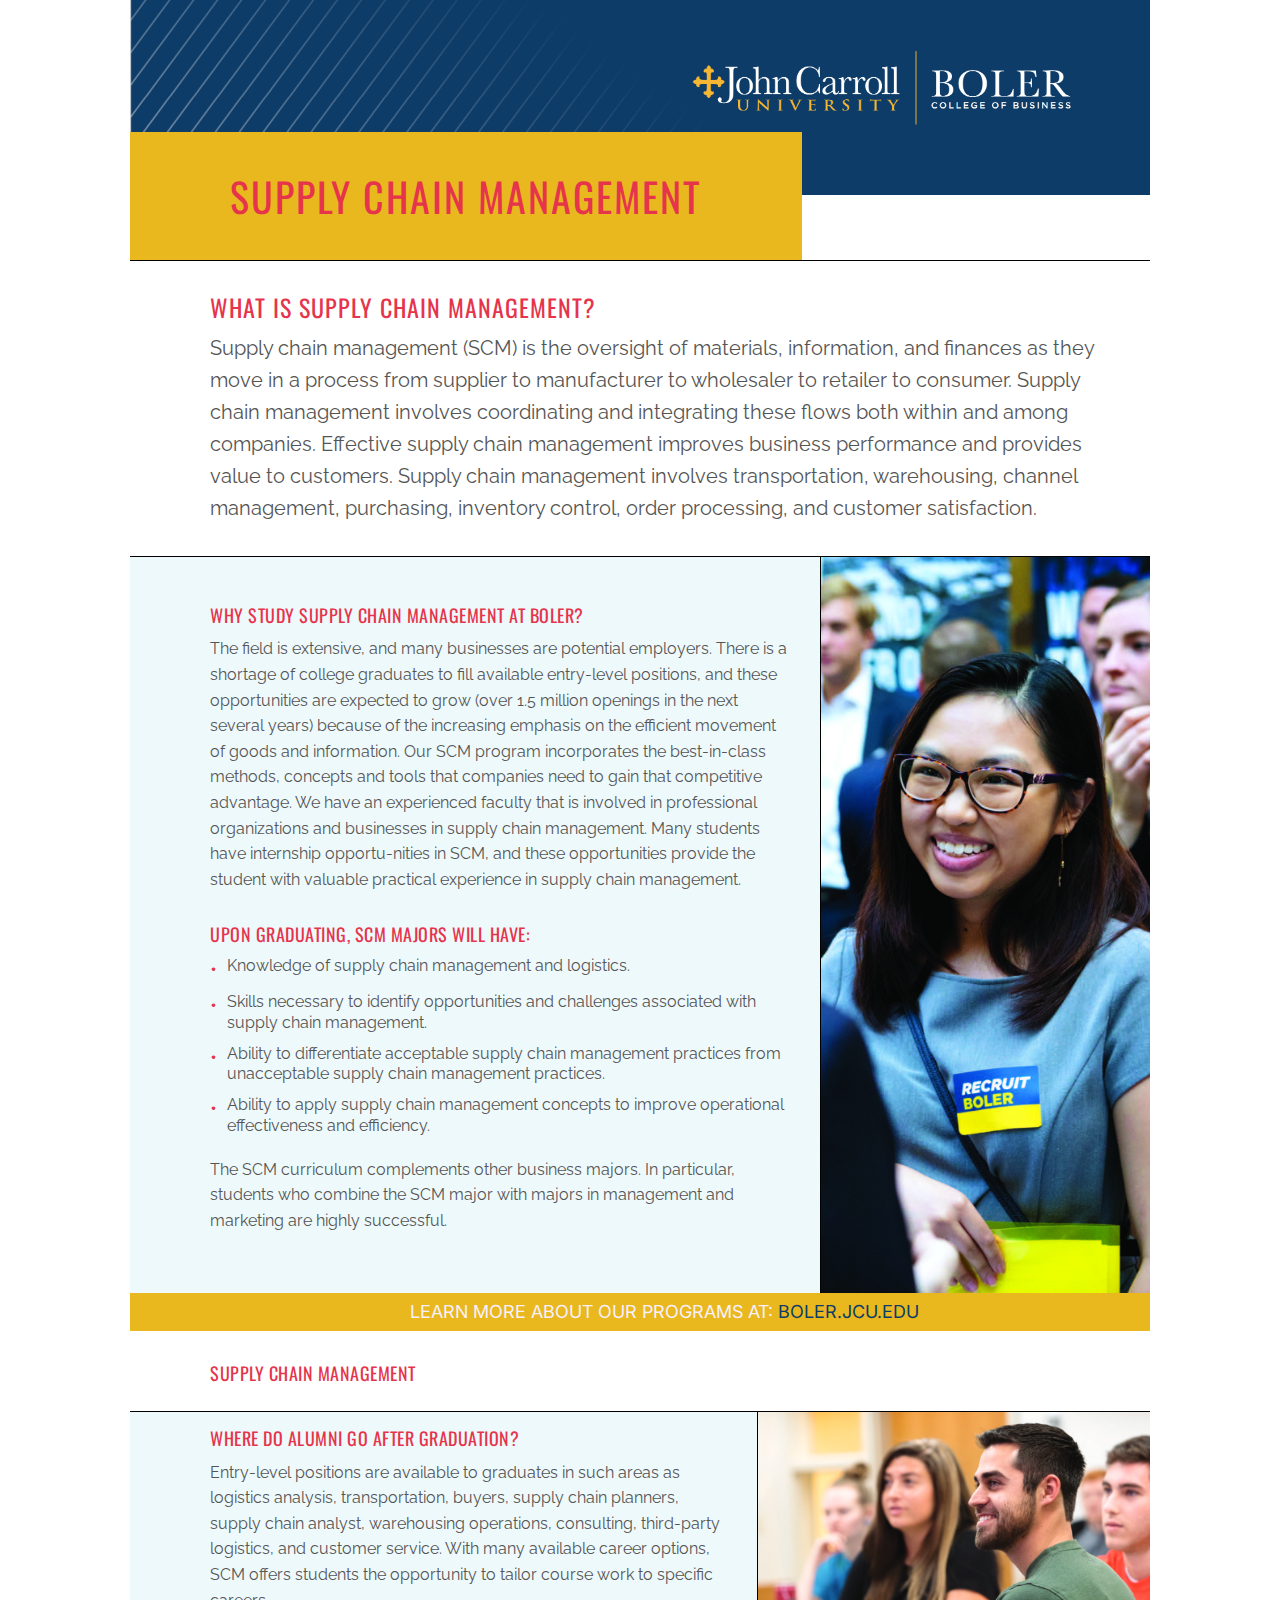
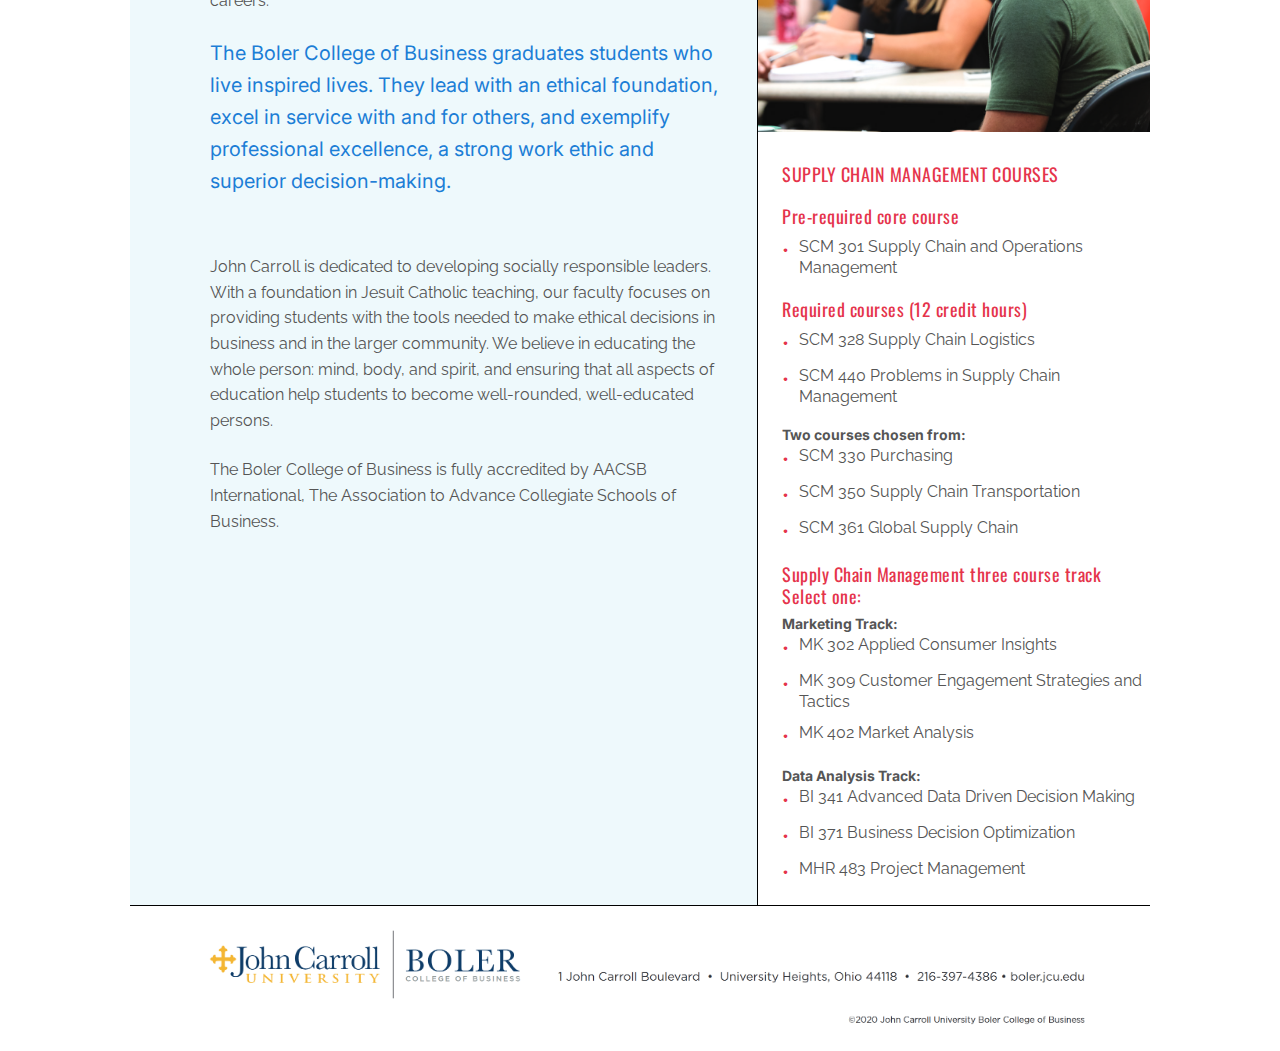
==== index.html @ 628da286 "Scott PDFs" ====
<!DOCTYPE html>
<html lang="en">
<head>
    <meta charset="UTF-8">
    <link rel="stylesheet" href="sass/main.css">
    <title>John Carroll University | Boler College of Business | Supply Chain Management</title>
</head>
<body>

<!--Section 0 | Section Header (Logo + Main Navigation)-->
<header class="header">
<!--    <img src="images/jcu-banner.png" alt="Logo" class="logo">-->
    <img src="images/banner-hero.png" alt="Logo" class="logo">
<!--    <nav class="main-nav"></nav>-->

</header>

<!--Section 1 | Section Hero (Hero text box + Hero image box)-->
<section class="section-hero">
    <div class="hero">
        <div class="hero-text-box">
            <h1 class="heading-one letter-space-2">
                Supply Chain Management
            </h1>
        </div>
        <!--    <div class="hero-img-box"></div>-->
    </div>

</section>

<!--Section 2 | Section Intro-->
<section class="section-intro">
    <div class="container pd-tp-32 pd-bm-32 bd-tp-1 bd-bm-1">
        <h2 class="heading-two letter-space-1">
            What is Supply Chain Management?
        </h2>
        <p class="default-para font-size-20 line-height-16">
            Supply chain management (SCM) is the oversight of materials, information, and finances as they move in a process from supplier to manufacturer to wholesaler to retailer to consumer. Supply chain management involves coordinating and integrating these flows both within  and among companies. Effective supply chain management improves business performance and provides value to customers. Supply chain management involves transportation,  warehousing, channel management, purchasing, inventory control, order processing, and  customer satisfaction.
        </p>
    </div>
</section>

<!--Section 3 | Section Features/Overview-->
<section class="section-overview">
    <div class="container display-flex pd-rt-0">
        <div class="container-text-box flex-65p pd-rt-32 pd-bm-80 pd-tp-48 bd-rt-1">
            <h3 class="heading-three letter-space-05">
                Why Study Supply Chain Management at Boler?
            </h3>
            <p class="para line-height-16">
                The field is extensive, and many businesses are potential employers. There is a shortage of college graduates to fill available entry-level positions, and these opportunities are expected to grow (over 1.5 million openings in the next several years) because of the increasing emphasis on the efficient movement of goods and information. Our SCM program incorporates the best-in-class methods, concepts and tools that companies need to gain that competitive advantage. We have an experienced faculty that is involved in professional organizations and businesses in supply chain management. Many students have internship opportu-nities in SCM, and these opportunities provide the student with valuable practical experience in supply chain management.
            </p>

            <h3 class="heading-three letter-space-05 pd-tp-32">
                Upon Graduating, SCM Majors will have:
            </h3>
           <ul class="unordered-list">
               <li><span class="list-style">&bull;</span>Knowledge of supply chain management and logistics.</li>
               <li><span class="list-style">&bull;</span>Skills necessary to identify opportunities and challenges associated
                   with supply chain management.</li>
               <li><span class="list-style">&bull;</span>Ability to differentiate acceptable supply chain management practices from unacceptable supply chain management practices.</li>
               <li><span class="list-style">&bull;</span>Ability to apply supply chain management concepts to improve operational effectiveness and efficiency.</li>
           </ul>

            <p class="para line-height-16">
                The SCM curriculum complements other business majors. In particular, students who combine the SCM major with majors in management and marketing are highly successful.
            </p>
        </div>
        <div class="container-img-box flex-35p">
<!--            <img src="images/img-1.jpg" alt="boler student" class="overview-img" >-->

        </div>

    </div>
</section>

<section class="section-bar">
    <div class="container">
        <p class="font-size-18 grape-00 upper">Learn More about Our Programs at: <span class="bar-span">Boler.jcu.edu</span></p>
    </div>
</section>

<section class="section-break">
    <div class="container bd-bm-1">
        <h3 class="heading-three letter-space-05 pd-tp-32 pd-bm-16">
Supply Chain Management
        </h3>
    </div>
</section>

<!--Section 5-->
<section class="section-overview">
    <div class="container display-flex pd-rt-0 bd-bm-1">
        <div class="container-text-box flex-65p pd-rt-32 pd-bm-16 pd-tp-16 bd-rt-1 ">
            <h3 class="heading-three letter-space-05">
                WHERE DO ALUMNI GO AFTER GRADUATION?
            </h3>
            <p class="para line-height-16 mg-bm-24">
                Entry-level positions are available to graduates in such areas as logistics analysis,
                transportation, buyers, supply chain planners, supply chain analyst, warehousing
                operations, consulting, third-party logistics, and customer service. With many
                available career options, SCM offers students the opportunity to tailor course
                work to specific careers.
            </p>

            <p class="font-size-20 blue-07 line-height-16 mg-bm-24">
                The Boler College of Business graduates students
                who live inspired lives. They lead with an ethical
                foundation, excel in service with and for others, and
                exemplify professional excellence, a strong work ethic
                and superior decision-making.
            </p>
            <div class="text-img-box">
                <img src="images/img-4.png" alt="" class="back-img">

            </div>

            <p class="para line-height-16 mg-bm-24">
                John Carroll is dedicated to developing socially responsible leaders. With
                a foundation in Jesuit Catholic teaching, our faculty focuses on providing
                students with the tools needed to make ethical decisions in business and
                in the larger community. We believe in educating the whole person: mind,
                body, and spirit, and ensuring that all aspects of education help students to
                become well-rounded, well-educated persons.
            </p>
            <p class="para line-height-16 mg-bm-24">
                The Boler College of Business is fully accredited by AACSB International, The
                Association to Advance Collegiate Schools of Business.
            </p>
        </div>
        <div class="container-img-text-box bg-white ">
            <div class="container-img-box-2 flex-35p">
                <!--            <img src="images/img-1.jpg" alt="boler student" class="overview-img" >-->

            </div>

            <div class="text-container pd-lt-24">
                <h3 class="heading-three letter-space-05 pd-tp-32">
                    SUPPLY CHAIN MANAGEMENT COURSES
                </h3>
                <br>
                <h3 class="heading-three letter-space-05 text-none">
                    Pre-required core course
                </h3>
                <ul class="unordered-list">
                    <li><span class="list-style">&bull;</span>SCM 301 Supply Chain and
                        Operations Management</li>
                </ul>

                <h3 class="heading-three letter-space-05 text-none">
                    Required courses (12 credit hours)
                </h3>
                <ul class="unordered-list">
                    <li><span class="list-style">&bull;</span>SCM 328 Supply Chain Logistics</li>
                    <li><span class="list-style">&bull;</span>SCM 440 Problems in Supply
                        Chain Management</li>
                </ul>
                <h4 class="font-size-14 mg-bm-4">Two courses chosen from:</h4>
                <ul class="unordered-list">
                    <li><span class="list-style">&bull;</span>SCM 330 Purchasing</li>
                    <li><span class="list-style">&bull;</span>SCM 350 Supply Chain Transportation</li>
                    <li><span class="list-style">&bull;</span>SCM 361 Global Supply Chain</li>
                </ul>
 <h3 class="heading-three letter-space-05 text-none">
     Supply Chain Management three course track <br>
     Select one:                </h3>
                <h4 class="font-size-14 mg-bm-4">Marketing Track:</h4>
                <ul class="unordered-list">
                    <li><span class="list-style">&bull;</span>MK 302 Applied Consumer Insights</li>
                    <li><span class="list-style">&bull;</span>MK 309 Customer Engagement Strategies
                        and Tactics</li>
                    <li><span class="list-style">&bull;</span>MK 402 Market Analysis</li>
                </ul>
<h4 class="font-size-14 mg-bm-4">Data Analysis Track:</h4>
                <ul class="unordered-list">
                    <li><span class="list-style">&bull;</span>BI 341 Advanced Data Driven Decision Making</li>
                    <li><span class="list-style">&bull;</span>BI 371 Business Decision Optimization</li>
                    <li><span class="list-style">&bull;</span>MHR 483 Project Management</li>
                </ul>

            </div>



        </div>


    </div>
</section>

<footer class="footer">
    <img src="images/banner-jcu-footer.png" alt="Logo" class="logo">
</footer>


</body>
</html>
---- sass/main.css ----
@import url("https://fonts.googleapis.com/css2?family=Cardo:ital,wght@0,400;0,700;1,400&display=swap");
@import url("https://fonts.googleapis.com/css2?family=Inter:wght@400;500;700&display=swap");
@import url("https://fonts.googleapis.com/css2?family=Lora:ital,wght@0,400;0,700;1,700&display=swap");
@import url("https://fonts.googleapis.com/css2?family=Oswald:wght@300;400;500&display=swap");
@import url("https://fonts.googleapis.com/css2?family=Raleway:wght@400;500;600&display=swap");
.container {
  max-width: 102rem;
  margin: 0 auto;
  padding: 0 3.2rem 0 8rem;
}

* {
  margin: 0;
  padding: 0;
  box-sizing: border-box;
}

html {
  font-size: 62.5%;
}

body {
  font-family: "Inter", sans-serif;
  line-height: 1;
  font-weight: 400;
  color: #555;
}

/*1. GRAY*/
.bg-gray-00 {
  background-color: #f8f9fa;
}

.bg-gray-02 {
  background-color: #e9ecef;
}

.bg-gray-04 {
  background-color: #ced4da;
}

.bg-gray-05 {
  background-color: #adb5bd;
}

.bg-gray-07 {
  background-color: #495057;
}

.bg-gray-09 {
  background-color: #212529;
}

.bg-red-00 {
  background-color: #fff5f5;
}

.bg-red-02 {
  background-color: #ffc9c9;
}

.bg-red-04 {
  background-color: #ff8787;
}

.bg-red-05 {
  background-color: #ff6b6b;
}

.bg-red-07 {
  background-color: #f03e3e;
}

.bg-red-09 {
  background-color: #c92a2a;
}

.bg-pink-00 {
  background-color: #fff0f6;
}

.bg-pink-02 {
  background-color: #fcc2d7;
}

.bg-pink-04 {
  background-color: #f783ac;
}

.bg-pink-05 {
  background-color: #f06595;
}

.bg-pink-07 {
  background-color: #d6336c;
}

.bg-pink-09 {
  background-color: #a61e4d;
}

.bg-grape-00 {
  background-color: #f8f0fc;
}

.bg-grape-02 {
  background-color: #eebefa;
}

.bg-grape-04 {
  background-color: #da77f2;
}

.bg-grape-05 {
  background-color: #cc5de8;
}

.bg-grape-07 {
  background-color: #ae3ec9;
}

.bg-grape-09 {
  background-color: #862e9c;
}

.bg-magenta-00 {
  background-color: #f8f0fc;
}

.bg-magenta-02 {
  background-color: #eebefa;
}

.bg-magenta-04 {
  background-color: #da77f2;
}

.bg-magenta-05 {
  background-color: #cc5de8;
}

.bg-magenta-07 {
  background-color: #ae3ec9;
}

.bg-magenta-09 {
  background-color: #862e9c;
}

.bg-fuchsia-00 {
  background-color: #f8f0fc;
}

.bg-fuchsia-02 {
  background-color: #eebefa;
}

.bg-fuchsia-04 {
  background-color: #da77f2;
}

.bg-fuchsia-05 {
  background-color: #cc5de8;
}

.bg-fuchsia-07 {
  background-color: #ae3ec9;
}

.bg-fuchsia-09 {
  background-color: #862e9c;
}

.bg-violet-00 {
  background-color: #f3f0ff;
}

.bg-violet-02 {
  background-color: #d0bfff;
}

.bg-violet-04 {
  background-color: #9775fa;
}

.bg-violet-05 {
  background-color: #845ef7;
}

.bg-violet-07 {
  background-color: #6D28D9;
}

.bg-violet-09 {
  background-color: #4C1D95;
}

.bg-purple-00 {
  background-color: #f3f0ff;
}

.bg-purple-02 {
  background-color: #d0bfff;
}

.bg-purple-04 {
  background-color: #9775fa;
}

.bg-purple-05 {
  background-color: #845ef7;
}

.bg-purple-07 {
  background-color: #7048e8;
}

.bg-purple-09 {
  background-color: #5f3dc4;
}

.bg-blue-00 {
  background-color: #e7f5ff;
}

.bg-blue-02 {
  background-color: #a5d8ff;
}

.bg-blue-04 {
  background-color: #4dabf7;
}

.bg-blue-05 {
  background-color: #339af0;
}

.bg-blue-07 {
  background-color: #1c7ed6;
}

.bg-blue-09 {
  background-color: #1864ab;
}

.bg-cyan-00 {
  background-color: #e3fafc;
}

.bg-cyan-02 {
  background-color: #99e9f2;
}

.bg-cyan-04 {
  background-color: #3bc9db;
}

.bg-cyan-05 {
  background-color: #22b8cf;
}

.bg-cyan-07 {
  background-color: #1098ad;
}

.bg-cyan-09 {
  background-color: #0b7285;
}

.bg-teal-00 {
  background-color: #e6fcf5;
}

.bg-teal-02 {
  background-color: #96f2d7;
}

.bg-teal-04 {
  background-color: #38d9a9;
}

.bg-teal-05 {
  background-color: #20c997;
}

.bg-teal-07 {
  background-color: #0ca678;
}

.bg-teal-09 {
  background-color: #087f5b;
}

.bg-green-00 {
  background-color: #ebfbee;
}

.bg-green-02 {
  background-color: #b2f2bb;
}

.bg-green-04 {
  background-color: #69db7c;
}

.bg-green-05 {
  background-color: #51cf66;
}

.bg-green-07 {
  background-color: #37b24d;
}

.bg-green-09 {
  background-color: #2b8a3e;
}

.bg-yellow-00 {
  background-color: #fff9db;
}

.bg-yellow-02 {
  background-color: #ffec99;
}

.bg-yellow-04 {
  background-color: #ffd43b;
}

.bg-yellow-05 {
  background-color: #fcc419;
}

.bg-yellow-07 {
  background-color: #f59f00;
}

.bg-yellow-09 {
  background-color: #e67700;
}

.bg-orange-00 {
  background-color: #fff4e6;
}

.bg-orange-02 {
  background-color: #ffd8a8;
}

.bg-orange-04 {
  background-color: #ffa94d;
}

.bg-orange-05 {
  background-color: #ff922b;
}

.bg-orange-07 {
  background-color: #f76707;
}

.bg-orange-09 {
  background-color: #d9480f;
}

.bg-white {
  background-color: #fff;
}

.bg-black {
  background-color: #000;
}

/*1. GRAY*/
.gray-00 {
  color: #f8f9fa;
}

.gray-02 {
  color: #e9ecef;
}

.gray-04 {
  color: #ced4da;
}

.gray-05 {
  color: #adb5bd;
}

.gray-07 {
  color: #495057;
}

.gray-09 {
  color: #212529;
}

.red-00 {
  color: #fff5f5;
}

.red-02 {
  color: #ffc9c9;
}

.red-04 {
  color: #ff8787;
}

.red-05 {
  color: #ff6b6b;
}

.red-07 {
  color: #f03e3e;
}

.red-09 {
  color: #c92a2a;
}

.pink-00 {
  color: #fff0f6;
}

.pink-02 {
  color: #fcc2d7;
}

.pink-04 {
  color: #f783ac;
}

.pink-05 {
  color: #f06595;
}

.pink-07 {
  color: #d6336c;
}

.pink-09 {
  color: #a61e4d;
}

.grape-00 {
  color: #f8f0fc;
}

.grape-02 {
  color: #eebefa;
}

.grape-04 {
  color: #da77f2;
}

.grape-05 {
  color: #cc5de8;
}

.grape-07 {
  color: #ae3ec9;
}

.grape-09 {
  color: #862e9c;
}

.magenta-00 {
  color: #f8f0fc;
}

.magenta-02 {
  color: #eebefa;
}

.magenta-04 {
  color: #da77f2;
}

.magenta-05 {
  color: #cc5de8;
}

.magenta-07 {
  color: #ae3ec9;
}

.magenta-09 {
  color: #862e9c;
}

.fuchsia-00 {
  color: #f8f0fc;
}

.fuchsia-02 {
  color: #eebefa;
}

.fuchsia-04 {
  color: #da77f2;
}

.fuchsia-05 {
  color: #cc5de8;
}

.fuchsia-07 {
  color: #ae3ec9;
}

.fuchsia-09 {
  color: #862e9c;
}

.violet-00 {
  color: #f3f0ff;
}

.violet-02 {
  color: #d0bfff;
}

.violet-04 {
  color: #9775fa;
}

.violet-05 {
  color: #845ef7;
}

.violet-07 {
  color: #6D28D9;
}

.violet-09 {
  color: #4C1D95;
}

.purple-00 {
  color: #f3f0ff;
}

.purple-02 {
  color: #d0bfff;
}

.purple-04 {
  color: #9775fa;
}

.purple-05 {
  color: #845ef7;
}

.purple-07 {
  color: #7048e8;
}

.purple-09 {
  color: #5f3dc4;
}

.blue-00 {
  color: #e7f5ff;
}

.blue-02 {
  color: #a5d8ff;
}

.blue-04 {
  color: #4dabf7;
}

.blue-05 {
  color: #339af0;
}

.blue-07 {
  color: #1c7ed6;
}

.blue-09 {
  color: #1864ab;
}

.cyan-00 {
  color: #e3fafc;
}

.cyan-02 {
  color: #99e9f2;
}

.cyan-04 {
  color: #3bc9db;
}

.cyan-05 {
  color: #22b8cf;
}

.cyan-07 {
  color: #1098ad;
}

.cyan-09 {
  color: #0b7285;
}

.teal-00 {
  color: #e6fcf5;
}

.teal-02 {
  color: #96f2d7;
}

.teal-04 {
  color: #38d9a9;
}

.teal-05 {
  color: #20c997;
}

.teal-07 {
  color: #0ca678;
}

.teal-09 {
  color: #087f5b;
}

.green-00 {
  color: #ebfbee;
}

.green-02 {
  color: #b2f2bb;
}

.green-04 {
  color: #69db7c;
}

.green-05 {
  color: #51cf66;
}

.green-07 {
  color: #37b24d;
}

.green-09 {
  color: #2b8a3e;
}

.yellow-00 {
  color: #fff9db;
}

.yellow-02 {
  color: #ffec99;
}

.yellow-04 {
  color: #ffd43b;
}

.yellow-05 {
  color: #fcc419;
}

.yellow-07 {
  color: #f59f00;
}

.yellow-09 {
  color: #e67700;
}

.orange-00 {
  color: #fff4e6;
}

.orange-02 {
  color: #ffd8a8;
}

.orange-04 {
  color: #ffa94d;
}

.orange-05 {
  color: #ff922b;
}

.orange-07 {
  color: #f76707;
}

.orange-09 {
  color: #d9480f;
}

.bd-rd-05 {
  border-radius: 0.5rem;
}

.bd-rd-10 {
  border-radius: 1rem;
}

.bd-rd-15 {
  border-radius: 1.5rem;
}

.bd-rd-50p {
  border-radius: 50%;
}

.tx-dn-0 {
  text-decoration: none;
}

bd-inside {
  box-shadow: inset 0 0 0 3px #fff;
}

.bd-bm-1 {
  border-bottom: 1px solid black;
}

.bd-tp-1 {
  border-top: 1px solid black;
}

.bd-rt-1 {
  border-right: 1px solid black;
}

.heading-one, .heading-two, .heading-three {
  font-family: "Oswald", sans-serif;
  color: #e5344b;
  line-height: 1.2;
  text-transform: uppercase;
  font-weight: normal;
}

.heading-one {
  margin-top: -6.4rem;
  font-size: 4rem;
  background-color: #e9b81e;
  display: inline-block;
  padding: 4rem 10rem;
}

.heading-two {
  font-size: 2.4rem;
  margin-bottom: 1rem;
}

.heading-three {
  font-size: 1.8rem;
  margin-bottom: 1rem;
}

.display-block {
  display: block;
}

.display-i-block {
  display: inline-block;
}

/*
.grid {
  display: grid;
  gap: 9.6rem; //applies both to row and column
}*/
.grid {
  display: grid;
  column-gap: 6.4rem;
  row-gap: 9.6rem;
}

.grid--2-cols {
  grid-template-columns: repeat(2, 1fr);
}

.grid--3-cols {
  grid-template-columns: repeat(3, 1fr);
}

.grid--4-cols {
  grid-template-columns: repeat(4, 1fr);
}

.grid-center-v {
  align-items: center;
}

.grid-self-center {
  align-self: center;
}

.display-flex {
  display: flex;
}

.flex-space-between {
  justify-content: space-between;
}

.flex-order-0 {
  order: 0;
}

.flex-order-1 {
  order: 1;
}

.flex-order-neg-1 {
  order: -1;
}

.flex-70p {
  flex-basis: 70%;
}

.flex-65p {
  flex-basis: 65%;
}

.flex-60p {
  flex-basis: 60%;
}

.flex-50p {
  flex-basis: 50%;
}

.flex-40p {
  flex-basis: 40%;
}

.flex-35p {
  flex-basis: 35%;
}

.flex-30p {
  flex-basis: 30%;
}

.flex-center-v {
  align-items: center;
}

.flex-center-h {
  justify-content: center;
}

.display-flex-center-both {
  display: flex;
  align-items: center;
  justify-content: center;
}

.wd-100p {
  width: 100%;
}

.wd-90p {
  width: 90%;
}

.wd-80p {
  width: 80%;
}

.wd-70p {
  width: 70%;
}

.wd-60p {
  width: 60%;
}

.wd-50p {
  width: 50%;
}

.wd-40p {
  width: 40%;
}

.wd-35p {
  width: 35%;
}

.wd-30p {
  width: 30%;
}

.wd-0 {
  width: 0;
}

.wd-2 {
  width: 0.2rem;
}

.wd-4 {
  width: 0.4rem;
}

.wd-8 {
  width: 0.8rem;
}

.wd-12 {
  width: 1.2rem;
}

.wd-16 {
  width: 1.6rem;
}

.wd-24 {
  width: 2.4rem;
}

.wd-32 {
  width: 3.2rem;
}

.wd-48 {
  width: 4.8rem;
}

.wd-64 {
  width: 6.4rem;
}

.wd-80 {
  width: 8rem;
}

.wd-96 {
  width: 9.6rem;
}

.wd-120 {
  width: 12rem;
}

.wd-160 {
  width: 16rem;
}

.wd-240 {
  width: 24rem;
}

.wd-320 {
  width: 32rem;
}

.wd-480 {
  width: 48rem;
}

.wd-640 {
  width: 64rem;
}

.wd-800 {
  width: 80rem;
}

.wd-960 {
  width: 96rem;
}

.mg-center {
  margin: 0 auto;
}

.ht-0 {
  height: 0;
}

.ht-2 {
  height: 0.2rem;
}

.ht-4 {
  height: 0.4rem;
}

.ht-8 {
  height: 0.8rem;
}

.ht-12 {
  height: 1.2rem;
}

.ht-16 {
  height: 1.6rem;
}

.ht-24 {
  height: 2.4rem;
}

.ht-32 {
  height: 3.2rem;
}

.ht-48 {
  height: 4.8rem;
}

.ht-64 {
  height: 6.4rem;
}

.ht-80 {
  height: 8rem;
}

.ht-96 {
  height: 9.6rem;
}

/*FONT SIZE SYSTEM (px)
10 / 12 / 14 / 16 / 18 / 20 / 24 / 30 / 36 / 44 / 52 / 62 / 74 / 86 / 98*/
.font-size-10 {
  font-size: 1rem;
}

.font-size-12 {
  font-size: 1.2rem;
}

.font-size-14 {
  font-size: 1.4rem;
}

.font-size-16 {
  font-size: 1.6rem;
}

.font-size-18 {
  font-size: 1.8rem;
}

.font-size-20 {
  font-size: 2rem;
}

.font-size-24 {
  font-size: 2.4rem;
}

.font-size-30 {
  font-size: 3rem;
}

.font-size-36 {
  font-size: 3.6rem;
}

.font-size-44 {
  font-size: 4.4rem;
}

.font-size-52 {
  font-size: 5.2rem;
}

.font-size-62 {
  font-size: 6.2rem;
}

.font-size-74 {
  font-size: 7.4rem;
}

.font-weight-300 {
  font-weight: 300;
}

.font-weight-400 {
  font-weight: 400;
}

.font-weight-500 {
  font-weight: 500;
}

.font-weight-600 {
  font-weight: 600;
}

.font-weight-700 {
  font-weight: 700;
}

.line-height-10 {
  line-height: 1;
}

.line-height-11 {
  line-height: 1.1;
}

.line-height-12 {
  line-height: 1.2;
}

.line-height-13 {
  line-height: 1.3;
}

.line-height-14 {
  line-height: 1.4;
}

.line-height-16 {
  line-height: 1.6;
}

.line-height-17 {
  line-height: 1.7;
}

.line-height-18 {
  line-height: 1.8;
}

.letter-space-05 {
  letter-spacing: 0.5px;
}

.letter-space-075 {
  letter-spacing: 0.75px;
}

.letter-space-1 {
  letter-spacing: 1px;
}

.letter-space-2 {
  letter-spacing: 2px;
}

.letter-space-3 {
  letter-spacing: 3px;
}

.letter-space-4 {
  letter-spacing: 4px;
}

.text-center {
  text-align: center;
}

.text-left {
  text-align: left;
}

.text-right {
  text-align: right;
}

.text-justify {
  text-align: justify;
}

.upper {
  text-transform: uppercase;
}

.lower {
  text-transform: lowercase;
}

.capitalize {
  text-transform: capitalize;
}

.text-none {
  text-transform: none;
}

.default-para {
  font-family: "Raleway", sans-serif;
}

.para {
  font-family: "Raleway", sans-serif;
  font-size: 1.6rem;
}

.unordered-list {
  font-family: "Raleway", sans-serif;
  list-style: none;
  font-size: 1.6rem;
  line-height: 1.3;
  margin-bottom: 2rem;
}

.unordered-list li {
  margin-bottom: 1rem;
  display: flex;
}

.list-style {
  font-size: 2rem;
  padding-right: 1rem;
  color: #e5344b;
}

/*SPACING SYSTEM (px)
2 / 4 / 8 / 12 / 16 / 24 / 32 / 48 / 64 / 80 / 96 / 128*/
.gap-0 {
  gap: 0;
}

.gap-2 {
  gap: 0.2rem;
}

.gap-4 {
  gap: 0.4rem;
}

.gap-8 {
  gap: 0.8rem;
}

.gap-12 {
  gap: 1.2rem;
}

.gap-16 {
  gap: 1.6rem;
}

.gap-24 {
  gap: 2.4rem;
}

.gap-32 {
  gap: 3.2rem;
}

.gap-48 {
  gap: 4.8rem;
}

.gap-64 {
  gap: 6.4rem;
}

.gap-80 {
  gap: 8rem;
}

.gap-96 {
  gap: 9.6rem;
}

/*
\\mg margin This apply to all sides top, bottom, right and left
*/
.mg-0 {
  margin: 0;
}

.mg-2 {
  margin: 0.2rem;
}

.mg-4 {
  margin: 0.4rem;
}

.mg-8 {
  margin: 0.8rem;
}

.mg-12 {
  margin: 1.2rem;
}

.mg-16 {
  margin: 1.6rem;
}

.mg-24 {
  margin: 2.4rem;
}

.mg-32 {
  margin: 3.2rem;
}

.mg-48 {
  margin: 4.8rem;
}

.mg-64 {
  margin: 6.4rem;
}

.mg-80 {
  margin: 8rem;
}

.mg-96 {
  margin: 9.6rem;
}

\\mg-rt margin-right .mg-rt-0 {
  margin-right: 0;
}

.mg-rt-2 {
  margin-right: 0.2rem;
}

.mg-rt-4 {
  margin-right: 0.4rem;
}

.mg-rt-8 {
  margin-right: 0.8rem;
}

.mg-rt-12 {
  margin-right: 1.2rem;
}

.mg-rt-16 {
  margin-right: 1.6rem;
}

.mg-rt-24 {
  margin-right: 2.4rem;
}

.mg-rt-32 {
  margin-right: 3.2rem;
}

.mg-rt-48 {
  margin-right: 4.8rem;
}

.mg-rt-64 {
  margin-right: 6.4rem;
}

.mg-rt-80 {
  margin-right: 8rem;
}

.mg-rt-96 {
  margin-right: 9.6rem;
}

\\mg-lt margin-left .mg-lt-0 {
  margin-left: 0;
}

.mg-lt-2 {
  margin-left: 0.2rem;
}

.mg-lt-4 {
  margin-left: 0.4rem;
}

.mg-lt-8 {
  margin-left: 0.8rem;
}

.mg-lt-12 {
  margin-left: 1.2rem;
}

.mg-lt-16 {
  margin-left: 1.6rem;
}

.mg-lt-24 {
  margin-left: 2.4rem;
}

.mg-lt-32 {
  margin-left: 3.2rem;
}

.mg-lt-48 {
  margin-left: 4.8rem;
}

.mg-lt-64 {
  margin-left: 6.4rem;
}

.mg-lt-80 {
  margin-left: 8rem;
}

.mg-lt-96 {
  margin-left: 9.6rem;
}

\\mg-tp margin-top .mg-tp-0 {
  margin-top: 0;
}

.mg-tp-2 {
  margin-top: 0.2rem;
}

.mg-tp-4 {
  margin-top: 0.4rem;
}

.mg-tp-8 {
  margin-top: 0.8rem;
}

.mg-tp-12 {
  margin-top: 1.2rem;
}

.mg-tp-16 {
  margin-top: 1.6rem;
}

.mg-tp-24 {
  margin-top: 2.4rem;
}

.mg-tp-32 {
  margin-top: 3.2rem;
}

.mg-tp-48 {
  margin-top: 4.8rem;
}

.mg-tp-64 {
  margin-top: 6.4rem;
}

.mg-tp-80 {
  margin-top: 8rem;
}

.mg-tp-96 {
  margin-top: 9.6rem;
}

\\mg-bm margin-bottom .mg-bm-0 {
  margin-bottom: 0;
}

.mg-bm-2 {
  margin-bottom: 0.2rem;
}

.mg-bm-4 {
  margin-bottom: 0.4rem;
}

.mg-bm-8 {
  margin-bottom: 0.8rem;
}

.mg-bm-12 {
  margin-bottom: 1.2rem;
}

.mg-bm-16 {
  margin-bottom: 1.6rem;
}

.mg-bm-24 {
  margin-bottom: 2.4rem;
}

.mg-bm-32 {
  margin-bottom: 3.2rem;
}

.mg-bm-48 {
  margin-bottom: 4.8rem;
}

.mg-bm-64 {
  margin-bottom: 6.4rem;
}

.mg-bm-80 {
  margin-bottom: 8rem;
}

.mg-bm-96 {
  margin-bottom: 9.6rem;
}

/*
\\pd padding This applies to all sides top, bottom, right and left
*/
.pd-0 {
  padding: 0;
}

.pd-2 {
  padding: 0.2rem;
}

.pd-4 {
  padding: 0.4rem;
}

.pd-8 {
  padding: 0.8rem;
}

.pd-12 {
  padding: 1.2rem;
}

.pd-16 {
  padding: 1.6rem;
}

.pd-24 {
  padding: 2.4rem;
}

.pd-32 {
  padding: 3.2rem;
}

.pd-48 {
  padding: 4.8rem;
}

.pd-64 {
  padding: 6.4rem;
}

.pd-80 {
  padding: 8rem;
}

.pd-96 {
  padding: 9.6rem;
}

\\pd-rt padding-right .pd-rt-0 {
  padding-right: 0;
}

.pd-rt-2 {
  padding-right: 0.2rem;
}

.pd-rt-4 {
  padding-right: 0.4rem;
}

.pd-rt-8 {
  padding-right: 0.8rem;
}

.pd-rt-12 {
  padding-right: 1.2rem;
}

.pd-rt-16 {
  padding-right: 1.6rem;
}

.pd-rt-24 {
  padding-right: 2.4rem;
}

.pd-rt-32 {
  padding-right: 3.2rem;
}

.pd-rt-48 {
  padding-right: 4.8rem;
}

.pd-rt-64 {
  padding-right: 6.4rem;
}

.pd-rt-80 {
  padding-right: 8rem;
}

.pd-rt-96 {
  padding-right: 9.6rem;
}

\\pd-lt padding-left .pd-lt-0 {
  padding-left: 0;
}

.pd-lt-2 {
  padding-left: 0.2rem;
}

.pd-lt-4 {
  padding-left: 0.4rem;
}

.pd-lt-8 {
  padding-left: 0.8rem;
}

.pd-lt-12 {
  padding-left: 1.2rem;
}

.pd-lt-16 {
  padding-left: 1.6rem;
}

.pd-lt-24 {
  padding-left: 2.4rem;
}

.pd-lt-32 {
  padding-left: 3.2rem;
}

.pd-lt-48 {
  padding-left: 4.8rem;
}

.pd-lt-64 {
  padding-left: 6.4rem;
}

.pd-lt-80 {
  padding-left: 8rem;
}

.pd-lt-96 {
  padding-left: 9.6rem;
}

\\pd-tp padding-top .pd-tp-0 {
  padding-top: 0;
}

.pd-tp-2 {
  padding-top: 0.2rem;
}

.pd-tp-4 {
  padding-top: 0.4rem;
}

.pd-tp-8 {
  padding-top: 0.8rem;
}

.pd-tp-12 {
  padding-top: 1.2rem;
}

.pd-tp-16 {
  padding-top: 1.6rem;
}

.pd-tp-24 {
  padding-top: 2.4rem;
}

.pd-tp-32 {
  padding-top: 3.2rem;
}

.pd-tp-48 {
  padding-top: 4.8rem;
}

.pd-tp-64 {
  padding-top: 6.4rem;
}

.pd-tp-80 {
  padding-top: 8rem;
}

.pd-tp-96 {
  padding-top: 9.6rem;
}

\\pd-bm padding-bottom .pd-bm-0 {
  padding-bottom: 0;
}

.pd-bm-2 {
  padding-bottom: 0.2rem;
}

.pd-bm-4 {
  padding-bottom: 0.4rem;
}

.pd-bm-8 {
  padding-bottom: 0.8rem;
}

.pd-bm-12 {
  padding-bottom: 1.2rem;
}

.pd-bm-16 {
  padding-bottom: 1.6rem;
}

.pd-bm-24 {
  padding-bottom: 2.4rem;
}

.pd-bm-32 {
  padding-bottom: 3.2rem;
}

.pd-bm-48 {
  padding-bottom: 4.8rem;
}

.pd-bm-64 {
  padding-bottom: 6.4rem;
}

.pd-bm-80 {
  padding-bottom: 8rem;
}

.pd-bm-96 {
  padding-bottom: 9.6rem;
}

/*******************************/
/**HEADER**/
/*******************************/
.header, .footer {
  max-width: 102rem;
  margin: 0 auto;
}

.logo {
  width: 100%;
}

/*******************************/
/**NAVIGATION**/
/*******************************/
.main-nav-link:link,
.main-nav-link:visited {
  display: inline-block;
  text-decoration: none;
  color: #333;
  font-weight: 500;
  font-size: 1.8rem;
  transition: all 0.3s;
}

.main-nav-link:hover,
.main-nav-link:active {
  color: #cf711f;
}

.main-nav-link.nav-cta:link,
.main-nav-link.nav-cta:visited {
  padding: 1.2rem 2.4rem;
  border-radius: 9px;
  color: #fff;
  background-color: #e67e22;
}

.main-nav-link.nav-cta:hover,
.main-nav-link.nav-cta:active {
  background-color: #cf711f;
}

.hero {
  max-width: 102rem;
  margin: 0 auto;
}

.hero-2 {
  max-width: 130rem;
  margin: 0 auto;
  padding: 0 3.2rem;
}

.para-2 {
  font-family: "Cardo", serif;
  font-style: italic;
  margin-top: 3.2rem;
}

.para-3 {
  font-family: "Cardo", serif;
  margin-top: 3.2rem;
  font-weight: bold;
}

.heading-primary {
  font-weight: 700;
  line-height: 1.3;
}

.hero-description {
  font-size: 2rem;
  line-height: 1.6;
  margin-bottom: 4.8rem;
}

.btn:link,
.btn:visited {
  display: inline-block;
  text-decoration: none;
  font-size: 2rem;
  font-weight: 600;
  padding: 1.6rem 3.2rem;
  border-radius: 9px;
  transition: background-color 0.3s;
}

.btn-full:link,
.btn-full:visited {
  color: #fff;
  background-color: #e67e22;
}

.btn-full:hover,
.btn-full:active {
  background-color: #cf711f;
}

.btn-outline:link,
.btn-outline:visited {
  background-color: #fff;
  color: #555;
}

.btn-outline:hover,
.btn-outline:active {
  background-color: #fdf2e9;
  /*Trick to add border inside*/
  box-shadow: inset 0 0 0 3px #fff;
}

.hero-img {
  width: 100%;
  border-radius: 2rem;
  width: 24rem;
}

.delivered-meals {
  display: flex;
}

.delivered-imgs {
  display: flex;
}

.delivered-imgs img {
  height: 6.4rem;
  width: 6.4rem;
  border-radius: 50%;
}

.section-bar {
  width: 102rem;
  margin: 0 auto;
  background-color: #e9b81e;
  text-align: center;
  padding: 1rem;
  margin-top: -2rem;
  position: relative;
  z-index: 10;
}

.bar-span {
  text-transform: uppercase;
  font-size: 1.8rem;
  color: #0e3c68;
}

.content-3 {
  height: 40rem;
}

.img-box {
  width: 32rem;
  height: 100%;
  background-image: url("../images/overview-3.png");
  background-size: cover;
  background-position: center;
}

.overview-img {
  width: 100%;
  z-index: 9;
}

.section-overview .container {
  background-color: #eef9fc;
  padding-right: 0;
}

.container-img-box {
  background-image: url("../images/img-1.jpg");
  background-size: cover;
}

.container-img-box-2 {
  height: 32rem;
  background-image: url("../images/img-2.png");
  background-size: cover;
}

.back-img {
  width: 114%;
  margin-left: -8rem;
  margin-bottom: 3.2rem;
}

/*# sourceMappingURL=main.css.map */
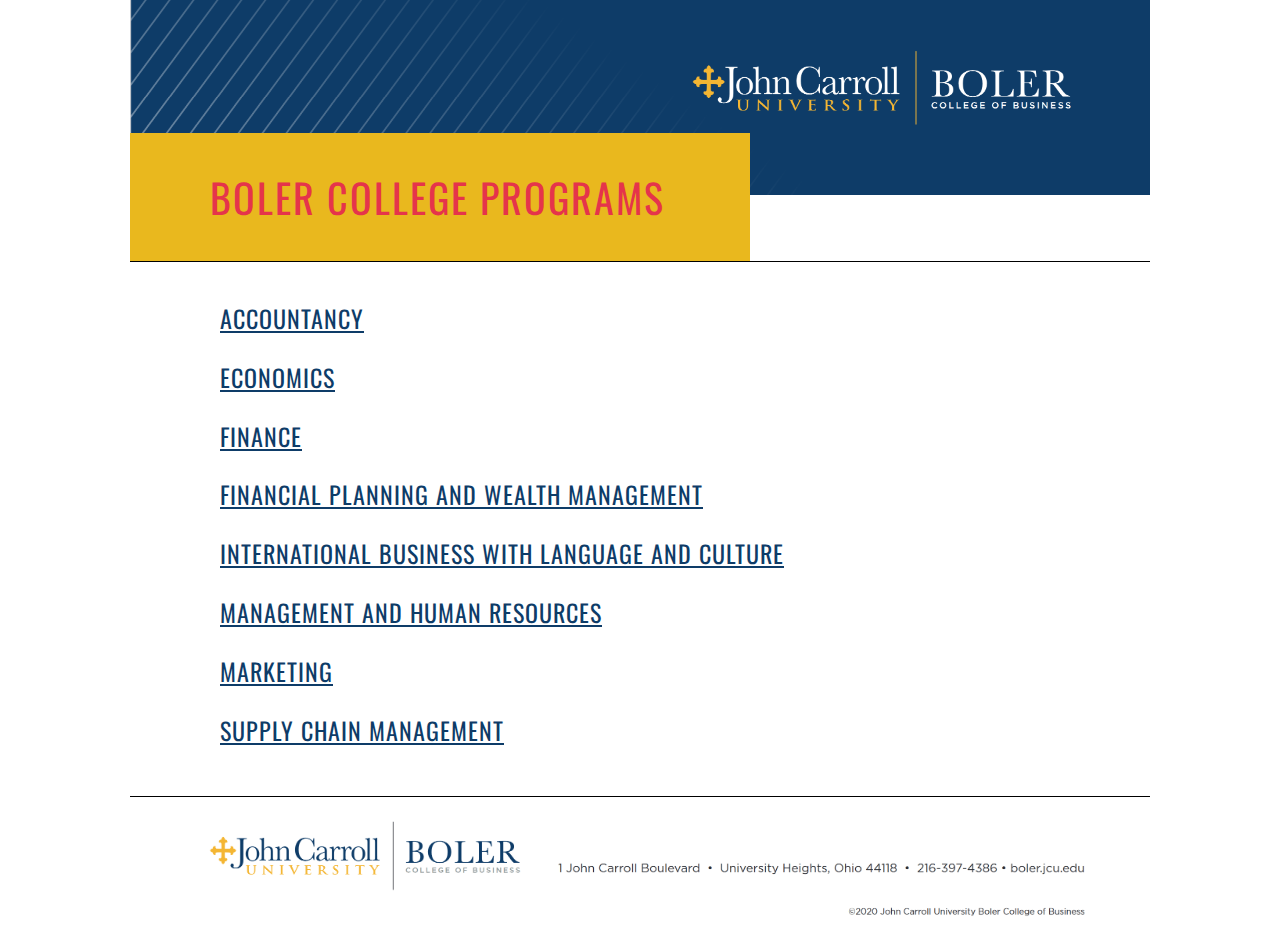
==== commit 693c17c1: "responsive design" ====
--- a/index.html
+++ b/index.html
@@ -2,16 +2,23 @@
 <html lang="en">
 <head>
     <meta charset="UTF-8">
+    <meta name="viewport" content="width=device-width, initial-scale=1.0">
     <link rel="stylesheet" href="sass/main.css">
-    <title>John Carroll University | Boler College of Business | Supply Chain Management</title>
+    <link rel="stylesheet" href="css/queries.css">
+    <title>John Carroll University | Boler College of Business | Programs</title>
 </head>
 <body>
 
 <!--Section 0 | Section Header (Logo + Main Navigation)-->
 <header class="header">
 <!--    <img src="images/jcu-banner.png" alt="Logo" class="logo">-->
-    <img src="images/banner-hero.png" alt="Logo" class="logo">
-<!--    <nav class="main-nav"></nav>-->
+    <a href="https://boler.jcu.edu/">
+        <img src="images/banner-hero.png" alt="Logo" class="logo">
+    </a>
+    <a href="https://boler.jcu.edu/">
+        <img src="images/banner-hero-small.png" alt="Logo" class="logo-small">
+    </a>
+    <!--    <nav class="main-nav"></nav>-->
 
 </header>
 
@@ -20,7 +27,7 @@
     <div class="hero">
         <div class="hero-text-box">
             <h1 class="heading-one letter-space-2">
-                Supply Chain Management
+                Boler College Programs
             </h1>
         </div>
         <!--    <div class="hero-img-box"></div>-->
@@ -32,164 +39,37 @@
 <section class="section-intro">
     <div class="container pd-tp-32 pd-bm-32 bd-tp-1 bd-bm-1">
         <h2 class="heading-two letter-space-1">
-            What is Supply Chain Management?
+            <a href="accounting.html" class="page-link">Accountancy</a>
         </h2>
-        <p class="default-para font-size-20 line-height-16">
-            Supply chain management (SCM) is the oversight of materials, information, and finances as they move in a process from supplier to manufacturer to wholesaler to retailer to consumer. Supply chain management involves coordinating and integrating these flows both within  and among companies. Effective supply chain management improves business performance and provides value to customers. Supply chain management involves transportation,  warehousing, channel management, purchasing, inventory control, order processing, and  customer satisfaction.
-        </p>
-    </div>
-</section>
-
-<!--Section 3 | Section Features/Overview-->
-<section class="section-overview">
-    <div class="container display-flex pd-rt-0">
-        <div class="container-text-box flex-65p pd-rt-32 pd-bm-80 pd-tp-48 bd-rt-1">
-            <h3 class="heading-three letter-space-05">
-                Why Study Supply Chain Management at Boler?
-            </h3>
-            <p class="para line-height-16">
-                The field is extensive, and many businesses are potential employers. There is a shortage of college graduates to fill available entry-level positions, and these opportunities are expected to grow (over 1.5 million openings in the next several years) because of the increasing emphasis on the efficient movement of goods and information. Our SCM program incorporates the best-in-class methods, concepts and tools that companies need to gain that competitive advantage. We have an experienced faculty that is involved in professional organizations and businesses in supply chain management. Many students have internship opportu-nities in SCM, and these opportunities provide the student with valuable practical experience in supply chain management.
-            </p>
-
-            <h3 class="heading-three letter-space-05 pd-tp-32">
-                Upon Graduating, SCM Majors will have:
-            </h3>
-           <ul class="unordered-list">
-               <li><span class="list-style">&bull;</span>Knowledge of supply chain management and logistics.</li>
-               <li><span class="list-style">&bull;</span>Skills necessary to identify opportunities and challenges associated
-                   with supply chain management.</li>
-               <li><span class="list-style">&bull;</span>Ability to differentiate acceptable supply chain management practices from unacceptable supply chain management practices.</li>
-               <li><span class="list-style">&bull;</span>Ability to apply supply chain management concepts to improve operational effectiveness and efficiency.</li>
-           </ul>
-
-            <p class="para line-height-16">
-                The SCM curriculum complements other business majors. In particular, students who combine the SCM major with majors in management and marketing are highly successful.
-            </p>
-        </div>
-        <div class="container-img-box flex-35p">
-<!--            <img src="images/img-1.jpg" alt="boler student" class="overview-img" >-->
-
-        </div>
+        <h2 class="heading-two letter-space-1">
+            <a href="economics.html" class="page-link">Economics</a>
+        </h2>
+        <h2 class="heading-two letter-space-1">
+            <a href="finance.html" class="page-link">Finance</a>
+        </h2>
+        <h2 class="heading-two letter-space-1">
+            <a href="financial-planning.html" class="page-link">Financial Planning and Wealth Management</a>
+        </h2>
+        <h2 class="heading-two letter-space-1">
+            <a href="international-business.html" class="page-link">International Business with Language and Culture</a>
+        </h2>
+        <h2 class="heading-two letter-space-1">
+            <a href="management-human-resource.html" class="page-link">Management and Human Resources</a>
+        </h2>
+        <h2 class="heading-two letter-space-1">
+            <a href="marketing.html" class="page-link">Marketing</a>
+        </h2>
+        <h2 class="heading-two letter-space-1">
+            <a href="supply-chain-management.html" class="page-link">Supply Chain Management</a>
+        </h2>
 
     </div>
 </section>
 
-<section class="section-bar">
-    <div class="container">
-        <p class="font-size-18 grape-00 upper">Learn More about Our Programs at: <span class="bar-span">Boler.jcu.edu</span></p>
-    </div>
-</section>
-
-<section class="section-break">
-    <div class="container bd-bm-1">
-        <h3 class="heading-three letter-space-05 pd-tp-32 pd-bm-16">
-Supply Chain Management
-        </h3>
-    </div>
-</section>
-
-<!--Section 5-->
-<section class="section-overview">
-    <div class="container display-flex pd-rt-0 bd-bm-1">
-        <div class="container-text-box flex-65p pd-rt-32 pd-bm-16 pd-tp-16 bd-rt-1 ">
-            <h3 class="heading-three letter-space-05">
-                WHERE DO ALUMNI GO AFTER GRADUATION?
-            </h3>
-            <p class="para line-height-16 mg-bm-24">
-                Entry-level positions are available to graduates in such areas as logistics analysis,
-                transportation, buyers, supply chain planners, supply chain analyst, warehousing
-                operations, consulting, third-party logistics, and customer service. With many
-                available career options, SCM offers students the opportunity to tailor course
-                work to specific careers.
-            </p>
-
-            <p class="font-size-20 blue-07 line-height-16 mg-bm-24">
-                The Boler College of Business graduates students
-                who live inspired lives. They lead with an ethical
-                foundation, excel in service with and for others, and
-                exemplify professional excellence, a strong work ethic
-                and superior decision-making.
-            </p>
-            <div class="text-img-box">
-                <img src="images/img-4.png" alt="" class="back-img">
-
-            </div>
-
-            <p class="para line-height-16 mg-bm-24">
-                John Carroll is dedicated to developing socially responsible leaders. With
-                a foundation in Jesuit Catholic teaching, our faculty focuses on providing
-                students with the tools needed to make ethical decisions in business and
-                in the larger community. We believe in educating the whole person: mind,
-                body, and spirit, and ensuring that all aspects of education help students to
-                become well-rounded, well-educated persons.
-            </p>
-            <p class="para line-height-16 mg-bm-24">
-                The Boler College of Business is fully accredited by AACSB International, The
-                Association to Advance Collegiate Schools of Business.
-            </p>
-        </div>
-        <div class="container-img-text-box bg-white ">
-            <div class="container-img-box-2 flex-35p">
-                <!--            <img src="images/img-1.jpg" alt="boler student" class="overview-img" >-->
-
-            </div>
-
-            <div class="text-container pd-lt-24">
-                <h3 class="heading-three letter-space-05 pd-tp-32">
-                    SUPPLY CHAIN MANAGEMENT COURSES
-                </h3>
-                <br>
-                <h3 class="heading-three letter-space-05 text-none">
-                    Pre-required core course
-                </h3>
-                <ul class="unordered-list">
-                    <li><span class="list-style">&bull;</span>SCM 301 Supply Chain and
-                        Operations Management</li>
-                </ul>
-
-                <h3 class="heading-three letter-space-05 text-none">
-                    Required courses (12 credit hours)
-                </h3>
-                <ul class="unordered-list">
-                    <li><span class="list-style">&bull;</span>SCM 328 Supply Chain Logistics</li>
-                    <li><span class="list-style">&bull;</span>SCM 440 Problems in Supply
-                        Chain Management</li>
-                </ul>
-                <h4 class="font-size-14 mg-bm-4">Two courses chosen from:</h4>
-                <ul class="unordered-list">
-                    <li><span class="list-style">&bull;</span>SCM 330 Purchasing</li>
-                    <li><span class="list-style">&bull;</span>SCM 350 Supply Chain Transportation</li>
-                    <li><span class="list-style">&bull;</span>SCM 361 Global Supply Chain</li>
-                </ul>
- <h3 class="heading-three letter-space-05 text-none">
-     Supply Chain Management three course track <br>
-     Select one:                </h3>
-                <h4 class="font-size-14 mg-bm-4">Marketing Track:</h4>
-                <ul class="unordered-list">
-                    <li><span class="list-style">&bull;</span>MK 302 Applied Consumer Insights</li>
-                    <li><span class="list-style">&bull;</span>MK 309 Customer Engagement Strategies
-                        and Tactics</li>
-                    <li><span class="list-style">&bull;</span>MK 402 Market Analysis</li>
-                </ul>
-<h4 class="font-size-14 mg-bm-4">Data Analysis Track:</h4>
-                <ul class="unordered-list">
-                    <li><span class="list-style">&bull;</span>BI 341 Advanced Data Driven Decision Making</li>
-                    <li><span class="list-style">&bull;</span>BI 371 Business Decision Optimization</li>
-                    <li><span class="list-style">&bull;</span>MHR 483 Project Management</li>
-                </ul>
-
-            </div>
-
-
-
-        </div>
-
-
-    </div>
-</section>
 
 <footer class="footer">
     <img src="images/banner-jcu-footer.png" alt="Logo" class="logo">
+    <img src="images/banner-jcu-footer-small.png" alt="Logo" class="logo-small">
 </footer>
 
 
--- a/sass/main.css
+++ b/sass/main.css
@@ -1,6 +1,3 @@
-@import url("https://fonts.googleapis.com/css2?family=Cardo:ital,wght@0,400;0,700;1,400&display=swap");
-@import url("https://fonts.googleapis.com/css2?family=Inter:wght@400;500;700&display=swap");
-@import url("https://fonts.googleapis.com/css2?family=Lora:ital,wght@0,400;0,700;1,700&display=swap");
 @import url("https://fonts.googleapis.com/css2?family=Oswald:wght@300;400;500&display=swap");
 @import url("https://fonts.googleapis.com/css2?family=Raleway:wght@400;500;600&display=swap");
 .container {
@@ -17,10 +14,11 @@
 
 html {
   font-size: 62.5%;
+  text-rendering: optimizeLegibility;
+  overflow-x: hidden;
 }
 
 body {
-  font-family: "Inter", sans-serif;
   line-height: 1;
   font-weight: 400;
   color: #555;
@@ -757,7 +755,8 @@
   font-size: 4rem;
   background-color: #e9b81e;
   display: inline-block;
-  padding: 4rem 10rem;
+  width: 62rem;
+  padding: 4rem 1rem 4rem 8rem;
 }
 
 .heading-two {
@@ -1039,6 +1038,26 @@
   height: 9.6rem;
 }
 
+.page-link:link,
+.page-link:visited {
+  display: inline-block;
+  padding: 1rem;
+  color: #0e3c68;
+  transition: all 0.4s;
+}
+
+.page-link:hover,
+.page-link:active {
+  color: #e5344b;
+}
+
+.all-programs:link,
+.all-programs:visited {
+  text-decoration: none;
+  font-family: "Oswald", sans-serif;
+  letter-spacing: 1px;
+}
+
 /*FONT SIZE SYSTEM (px)
 10 / 12 / 14 / 16 / 18 / 20 / 24 / 30 / 36 / 44 / 52 / 62 / 74 / 86 / 98*/
 .font-size-10 {
@@ -1050,7 +1069,7 @@
 }
 
 .font-size-14 {
-  font-size: 1.4rem;
+  font-size: 1.4rem !important;
 }
 
 .font-size-16 {
@@ -1229,6 +1248,12 @@
   color: #e5344b;
 }
 
+.quote {
+  color: #e5344b !important;
+  font-size: 4.4rem !important;
+  line-height: 0.7 !important;
+}
+
 /*SPACING SYSTEM (px)
 2 / 4 / 8 / 12 / 16 / 24 / 32 / 48 / 64 / 80 / 96 / 128*/
 .gap-0 {
@@ -1774,6 +1799,11 @@
 }
 
 .logo {
+  width: 100%;
+}
+
+.logo-small {
+  display: none;
   width: 100%;
 }
 
@@ -1898,8 +1928,6 @@
 }
 
 .section-bar {
-  width: 102rem;
-  margin: 0 auto;
   background-color: #e9b81e;
   text-align: center;
   padding: 1rem;
@@ -1919,11 +1947,11 @@
 }
 
 .img-box {
-  width: 32rem;
-  height: 100%;
-  background-image: url("../images/overview-3.png");
-  background-size: cover;
-  background-position: center;
+  /* width: 32rem;
+   height: 100%;
+   background-image: url("../images/overview-3.png");
+   background-size: cover;
+   background-position: center;*/
 }
 
 .overview-img {
@@ -1937,8 +1965,40 @@
 }
 
 .container-img-box {
+  background-size: cover;
+  background-position: center;
+}
+
+.supply-chain-1 {
   background-image: url("../images/img-1.jpg");
-  background-size: cover;
+}
+
+.finance-img {
+  background-image: url("../images/finance-img-1.png");
+}
+
+.financial-planning-img {
+  background-image: url("../images/financial-planning-1.png");
+}
+
+.economics-img {
+  background-image: url("../images/economics-1.png");
+}
+
+.international-img {
+  background-image: url("../images/international-1.png");
+}
+
+.marketing-1 {
+  background-image: url("../images/marketing-1.png");
+}
+
+.accounting-1 {
+  background-image: url("../images/accounting-1.png");
+}
+
+.mhr-1 {
+  background-image: url("../images/mhr-1.png");
 }
 
 .container-img-box-2 {
@@ -1947,6 +2007,22 @@
   background-size: cover;
 }
 
+.container-img-box-3 {
+  height: 32rem;
+  background-image: url("../images/accounting-2.png");
+  background-size: cover;
+}
+
+.container-img-box-4 {
+  height: 32rem;
+  background-image: url("../images/mhr-2.png");
+  background-size: cover;
+}
+
+.color-highlight {
+  color: #093f68;
+}
+
 .back-img {
   width: 114%;
   margin-left: -8rem;
--- a/css/queries.css
+++ b/css/queries.css
@@ -0,0 +1,164 @@
+
+/* Big tablets to 1200px: width smaller than the 1140px row*/
+@media only screen and (max-width: 1200px) {
+
+    .header, .footer {
+        /*width: 100%;*/
+        /*padding: 0 2%;*/
+      /*  padding-left: 2%;
+        padding-right: 2%;*/
+    }
+
+    .hero {
+        /*width: 100%;*/
+        /*padding: 0 2%;*/
+   /*     padding-left: 2%;
+        padding-right: 2%;*/
+    }
+
+  .container {
+      /*width: 100%;*/
+     /*padding-left: 2%;*/
+     /* padding-right: 2%;*/
+  }
+    
+}
+
+/* Small tablets to big tablets: from 768px to 1023px*/
+@media only screen and (max-width: 1023px) {
+
+    html {
+        font-size: 56.25%;
+    }
+
+    .container {
+        padding-left: 4rem;
+        padding-right: 1.6rem;
+    }
+
+    .default-para {
+        font-size: 1.8rem;
+    }
+
+    .heading-one {
+        padding: 3rem 1rem 3rem 4rem;
+        margin-top: -5.4rem;
+    }
+
+
+}
+
+
+/* Small phones to small tablets: from 481px to 767px*/
+@media only screen and (max-width: 767px) {
+
+.header .logo {
+    display: none;
+}
+
+    .header .logo-small {
+        display: block;
+    }
+
+    .footer .logo {
+        display: none;
+    }
+
+    .footer .logo-small{
+        display: block;
+    }
+
+    .hero {
+        flex-direction: column;
+    }
+    .heading-one {
+        padding: 2rem .5rem 2rem 3rem;
+        margin-top: -3.4rem;
+        width: 100%;
+    }
+
+    .programs {
+        padding: 1rem 2rem 1.6rem 3rem;
+        align-self: flex-end;
+    }
+
+
+    .container-text-box {
+        flex-basis: 100%;
+        border: none;
+    }
+
+    .container-img-box {
+        display: none;
+    }
+
+    .section-bar p{
+        font-size: 1.6rem;
+    }
+
+    .bar-span {
+        font-size: 1.6rem;
+    }
+
+    .courses-container {
+        flex-direction: column-reverse;
+    }
+
+    .courses-list {
+        width: 80%;
+        margin: 0 auto;
+        padding-bottom: 2rem;
+    }
+
+
+}
+
+/* Small phones: from 0 to 480px*/
+@media only screen and (max-width: 480px) {
+
+    .heading-one {
+        font-size: 2.4rem;
+        margin-top: -2.4rem;
+    }
+
+    .programs span a{
+        font-size: 1.6rem;
+    }
+
+    .heading-two {
+        font-size: 2rem;
+    }
+
+    .heading-three{
+        font-size: 1.6rem;
+        line-height: 1.3;
+    }
+
+    .container {
+        padding-left: 2rem;
+        padding-right: 1.2rem;
+    }
+
+    .default-para {
+        font-size: 1.6rem;
+    }
+
+    .para {
+        font-size: 1.5rem;
+    }
+
+    .section-bar p{
+        font-size: 1.5rem;
+    }
+
+    .bar-span {
+        font-size: 1.5rem;
+    }
+
+    .courses-list {
+        width: 90%;
+        padding-bottom: 1.2rem;
+    }
+
+
+}